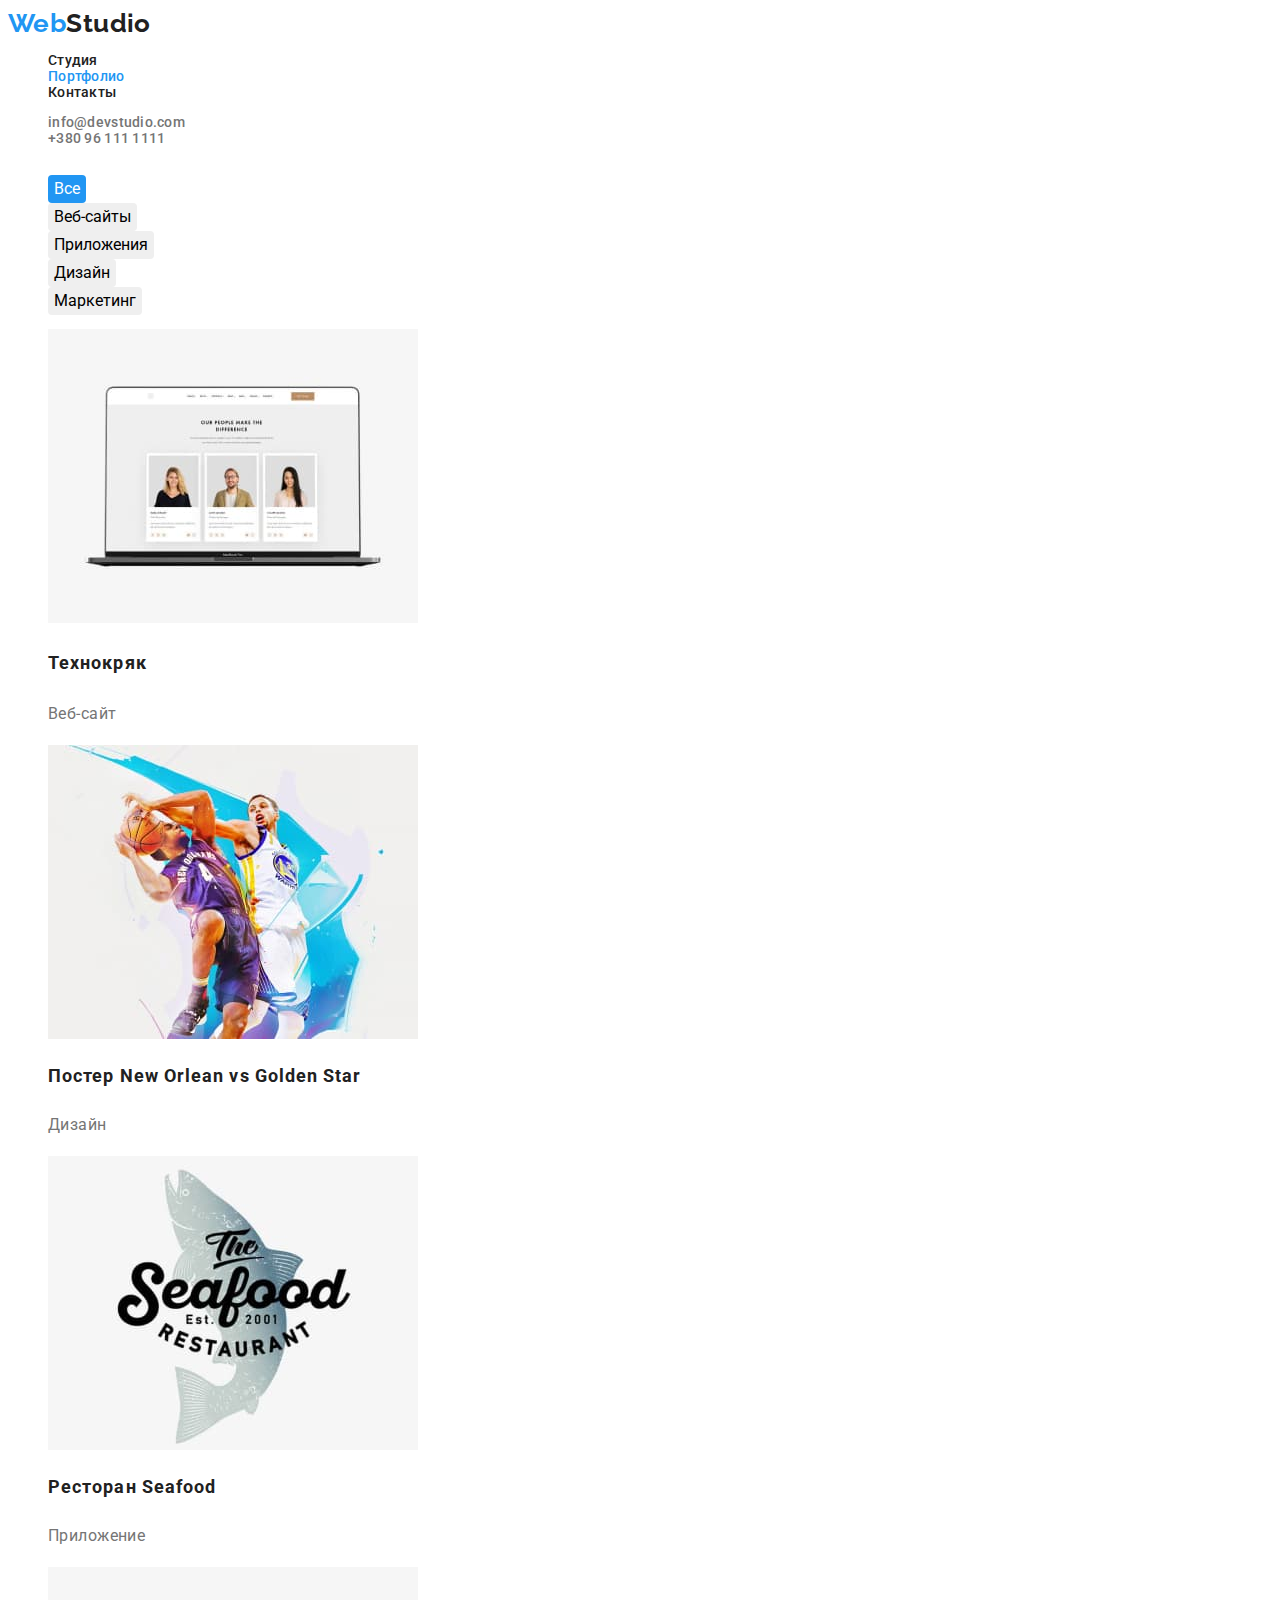
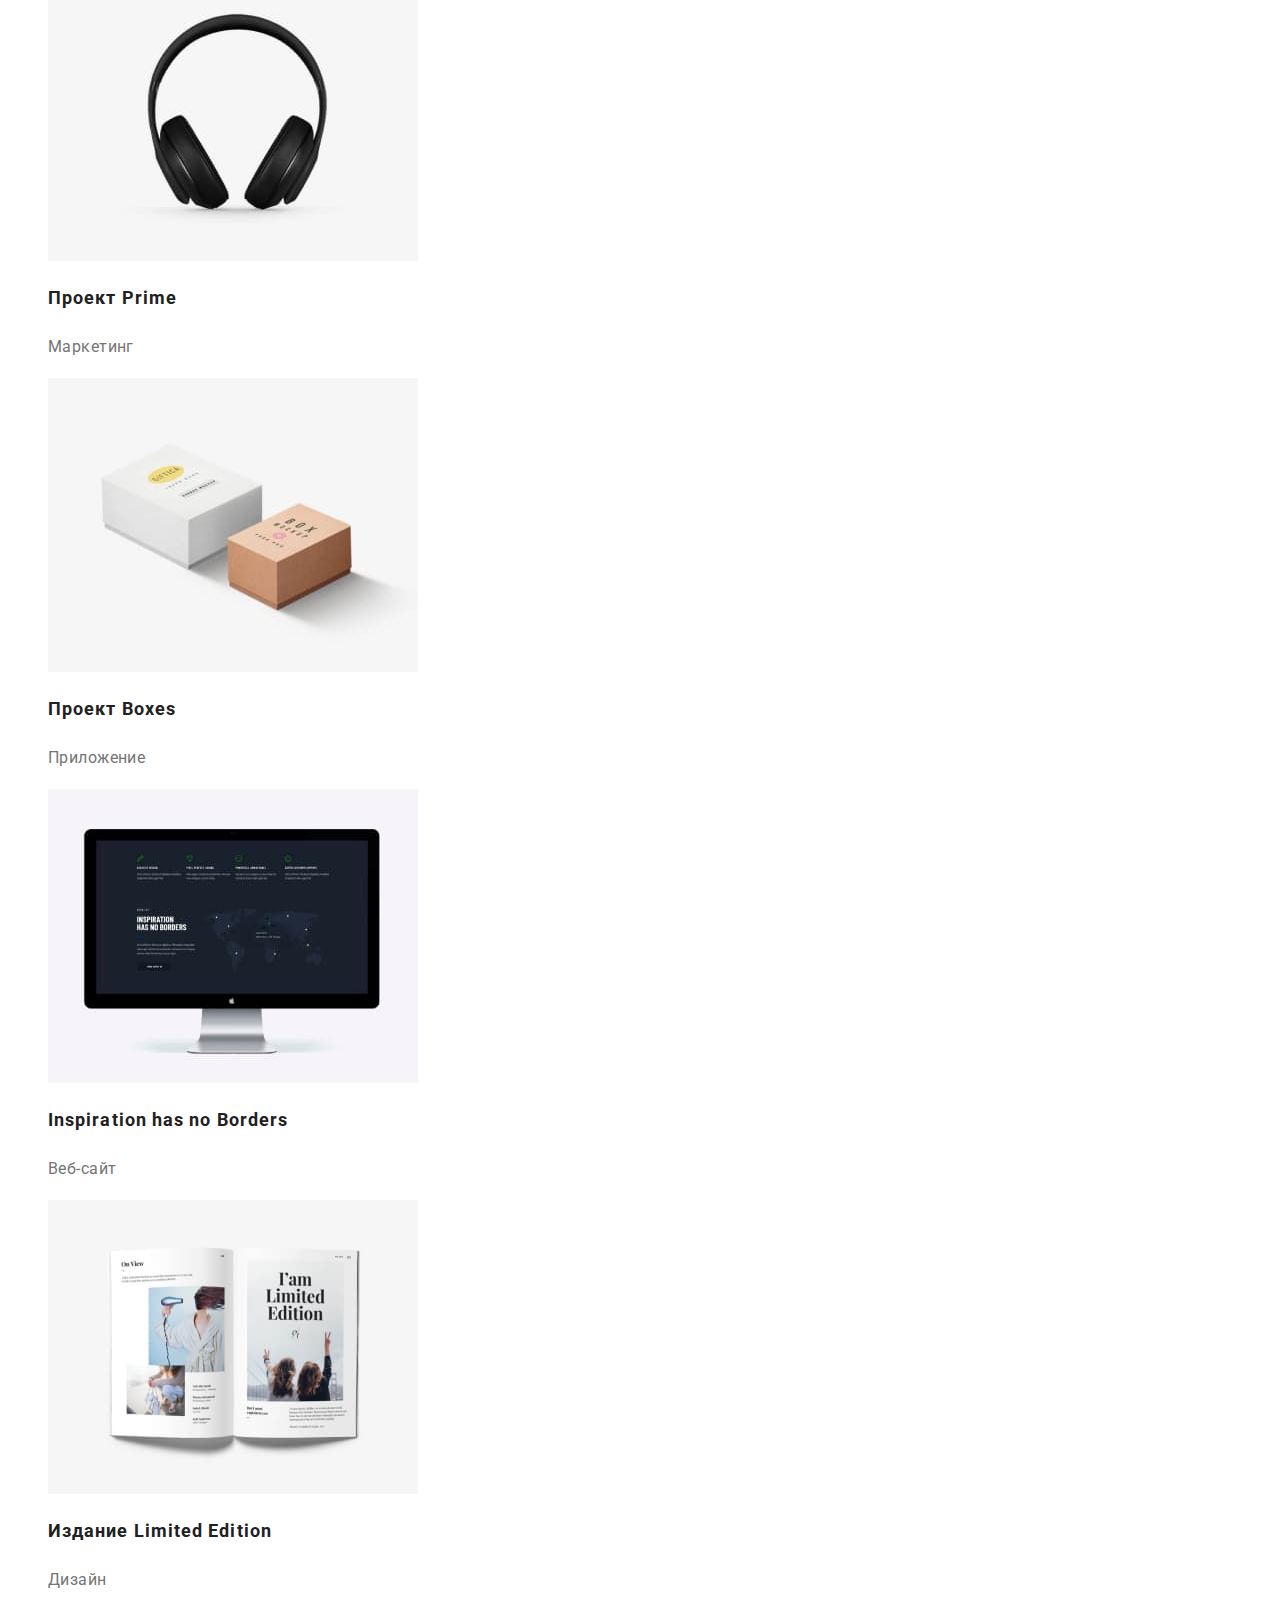
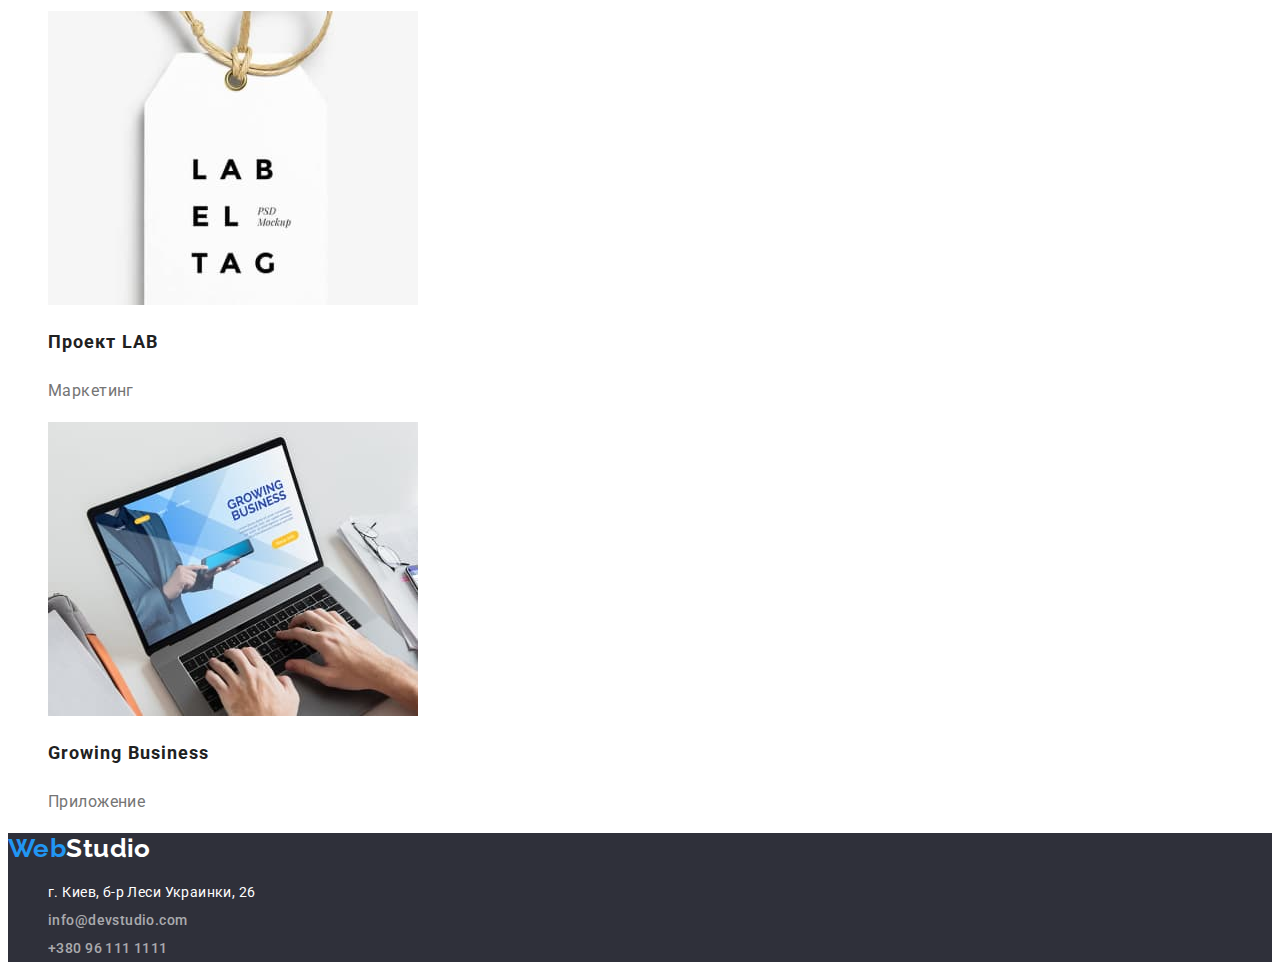
==== portfolio.html @ 8d02cd95 "Copy HW2" ====
<!DOCTYPE html>
<html lang="ru">
   <head>
      <meta charset="utf-8" />
      <meta
         name="description"
         content="Эффективные решения для вашего бизнеса"
      />
      <link rel="preconnect" href="https://fonts.googleapis.com" />
      <link rel="preconnect" href="https://fonts.gstatic.com" crossorigin />
      <link
         href="https://fonts.googleapis.com/css2?family=Raleway:wght@700&family=Roboto:wght@400;500;700;900&display=swap"
         rel="stylesheet"
      />
      <title>Web Studio</title>
      <link rel="stylesheet" href="./CSS/styles.css" />
   </head>
   <body>
      <!-- Шапка страницы -->
      <header>
         <!-- Навигация на другие страницы -->
         <nav>
            <a href="./index.html" class="top-logo"
               ><span class="first-part-logo">Web</span>Studio</a
            >
            <ul class="site-nav list">
               <li>
                  <a href="index.html" class="link">Студия</a>
               </li>
               <li>
                  <a href="./portfolio.html" class="link current">Портфолио</a>
               </li>
               <li>
                  <a href="./contacts" class="link">Контакты</a>
               </li>
            </ul>
         </nav>
         <ul class="contacts list">
            <li>
               <a href="mailto:info@devstudio.com" class="link"
                  >info@devstudio.com</a
               >
            </li>
            <li>
               <a href="tel:+380961111111" class="link">+380 96 111 1111</a>
            </li>
         </ul>
      </header>

      <!-- Unique page content -->
      <main>
         <section class="portfolio">
            <h1 class="portfolio-title">Портфолио</h1>
            <ul class="gallery list">
               <li>
                  <button type="button" class="filter current">Все</button>
               </li>
               <li><button type="button" class="filter">Веб-сайты</button></li>
               <li><button type="button" class="filter">Приложения</button></li>
               <li><button type="button" class="filter">Дизайн</button></li>
               <li><button type="button" class="filter">Маркетинг</button></li>
            </ul>
            <ul class="gallery-list list">
               <li>
                  <img src="./images/comp.jpg" alt="laptop" />
                  <h3 class="gallery-title">Технокряк</h3>
                  <p class="gallery-text">Веб-сайт</p>
               </li>
               <li>
                  <img src="./images/sport.jpg" alt="golden star" />
                  <h2 class="gallery-title">
                     Постер <span lang="en">New Orlean vs Golden Star</span>
                  </h2>
                  <p class="gallery-text">Дизайн</p>
               </li>
               <li>
                  <img src="./images/restaurant.jpg" alt="ресторан" />
                  <h2 class="gallery-title">Ресторан Seafood</h2>
                  <p class="gallery-text">Приложение</p>
               </li>
               <li>
                  <img src="./images/prime.jpg" alt="наушники" />
                  <h2 class="gallery-title">Проект Prime</h2>
                  <p class="gallery-text">Маркетинг</p>
               </li>
               <li>
                  <img src="./images/boxes.jpg" alt="коробки" />
                  <h2 class="gallery-title">Проект Boxes</h2>
                  <p class="gallery-text">Приложение</p>
               </li>
               <li>
                  <img src="./images/inspiration.jpg" alt="монитор" />
                  <h2 class="gallery-title">Inspiration has no Borders</h2>
                  <p class="gallery-text">Веб-сайт</p>
               </li>
               <li>
                  <img src="./images/limited.jpg" alt="книга" />
                  <h2 class="gallery-title">Издание Limited Edition</h2>
                  <p class="gallery-text">Дизайн</p>
               </li>
               <li>
                  <img src="./images/lab.jpg" alt="лейба" />
                  <h2 class="gallery-title">Проект LAB</h2>
                  <p class="gallery-text">Маркетинг</p>
               </li>
               <li>
                  <img src="./images/business.jpg" alt="работа за ноутбуком" />
                  <h2 class="gallery-title">Growing Business</h2>
                  <p class="gallery-text">Приложение</p>
               </li>
            </ul>
         </section>
      </main>

      <!-- Footer -->
      <footer class="footer">
         <!-- Контакты компании-->
         <a href="./index.html" class="bottom-logo"
            ><span class="first-part-logo">Web</span>Studio</a
         >
         <ul class="list">
            <li>
               <address class="adress">г. Киев, б-р Леси Украинки, 26</address>
            </li>
            <li>
               <a href="mailto:info@devstudio.com" class="link"
                  >info@devstudio.com</a
               >
            </li>
            <li>
               <a href="tel:+380961111111" class="link">+380 96 111 1111</a>
            </li>
         </ul>
      </footer>
   </body>
</html>
---- CSS/styles.css ----
:root {
   --primary-text-color: #212121;
   --secondary-text-color: #757575;
   --title-text-color: #000000;
   --accent-text-color: #2196f3;
   --main-background: #ffffff;
   --contrast-text: #ffffff;
   --secondary-background-one: #2f303a;
   --secondary-background-two: #f5f4fa;
}

body {
   background-color: var(--main-background);

   color: var(--primary-text-color);
   font-family: "Roboto", sans-serif;
   font-weight: 500;
   font-size: 14px;
   line-height: 1.14;
   letter-spacing: 0.03em;
}

/* Logo */
.top-logo {
   font-family: "Raleway", sans-serif;
   font-weight: 700;
   font-size: 26px;
   line-height: 1.19;

   color: var(--primary-text-color);

   text-decoration: none;
}

.first-part-logo {
   color: var(--accent-text-color);
}

.top-logo:hover,
.top-logo:focus,
.bottom-logo:hover,
.bottom-logo:focus {
   color: var(--accent-text-color);
}

.top-logo:focus-visible,
.bottom-logo:focus-visible {
   outline: 2px solid var(--accent-text-color);
}

/* Navigation + Contacts + Footer */
.site-nav .link:hover,
.site-nav .link:focus,
.contacts .link:hover,
.contacts .link:focus,
.footer .link:hover,
.footer .link:focus {
   color: var(--accent-text-color);
}

.site-nav .link:focus-visible,
.contacts .link:focus-visible,
.footer .link:focus-visible {
   outline: 2px solid var(--accent-text-color);
}

/* Navigation */
.site-nav {
   font-size: 14px;
   line-height: 1.14;
   letter-spacing: 0.02em;
}

.site-nav .link {
   color: var(--primary-text-color);
}

.site-nav .link.current {
   color: var(--accent-text-color);
}

.list {
   list-style: none;
}

.link {
   text-decoration: none;
}

/*Contacts*/
.contacts .link {
   color: var(--secondary-text-color);

   font-size: 14px;
   line-height: 1.14;
   letter-spacing: 0.02em;
}

/* effective solutions */
.hero {
   background-color: var(--secondary-background-one);
}
.hero-title {
   font-weight: 900;
   font-size: 44px;
   line-height: 1.36;
   text-align: center;
   letter-spacing: 0.06em;
   text-transform: uppercase;

   color: var(--contrast-text);
}
.button {
   cursor: pointer;

   background-color: var(--accent-text-color);
   border: 2px solid var(--accent-text-color);
   box-shadow: 0px 4px 4px rgba(0, 0, 0, 0.15);
   border-radius: 4px;

   font-family: inherit;
   font-weight: 700;
   font-size: 16px;
   line-height: 1.88;
   display: flex;
   align-items: center;
   text-align: center;
   letter-spacing: 0.06em;

   color: var(--contrast-text);
}

.button:hover,
.button:focus {
   background: #188ce8;
   box-shadow: 0px 4px 4px rgba(0, 0, 0, 0.15);
   border-radius: 4px;
}

.button:focus-visible {
   outline: 1px solid #188ce8;
}

/* Our benefits */
.benefits .benefits-hide-title {
   width: 1px;
   height: 1px;
   overflow: hidden;
   opacity: 0;
   margin: -1px;
}
.title {
   font-weight: 700;
   font-size: 36px;
   line-height: 1.17;
   text-align: center;
}
.benefits-title {
   font-weight: 700;
   font-size: 14px;
   line-height: 1.14;
   text-transform: uppercase;
}
.benefits-text {
   font-weight: 400;
   font-size: 14px;
   line-height: 2;

   color: var(--secondary-text-color);
}

/* Our team */
.team {
   background-color: var(--secondary-background-two);
}

.team-surname {
   font-size: 16px;
   line-height: 1.19;
   text-align: center;
}

.team-specialty {
   font-weight: 400;
   font-size: 16px;
   line-height: 1.19;
   text-align: center;

   color: var(--secondary-text-color);
}

/* Footer */
.footer {
   background-color: var(--secondary-background-one);
}

.bottom-logo {
   font-family: "Raleway", sans-serif;
   font-weight: 700;
   font-size: 26px;
   line-height: 1.19;

   color: var(--contrast-text);

   text-decoration: none;
}

.adress {
   font-weight: 400;
   font-style: normal;
   font-size: 14px;
   line-height: 2;

   color: var(--contrast-text);
}

.footer .link {
   color: rgba(255, 255, 255, 0.6);

   font-size: 14px;
   line-height: 2;
}

/* Portfolio */
.portfolio {
   background-color: var(--main-background);
}
.portfolio-title {
   font-size: 0;
}

/* Filter */
.filter {
   border-radius: 4px;
   border: none;

   font-family: inherit;
   font-size: 16px;
   line-height: 1.63;
   text-align: center;
}

.filter.current {
   background-color: var(--accent-text-color);
   outline: var(--accent-text-color);
   color: var(--contrast-text);
}

.filter:hover,
.filter:focus {
   background-color: var(--accent-text-color);
   outline: var(--accent-text-color);
   color: var(--contrast-text);
}

.filter:focus-visible {
   outline: 1px solid #188ce8;
}

/* Gallery */
.gallery-title {
   font-weight: 700;
   font-size: 18px;
   line-height: 2;
   letter-spacing: 0.06em;
}

.gallery-text {
   font-weight: 400;
   font-size: 16px;
   line-height: 1.88;

   color: var(--secondary-text-color);
}

.main-list > .main-link {
}

.main .main-link {
}
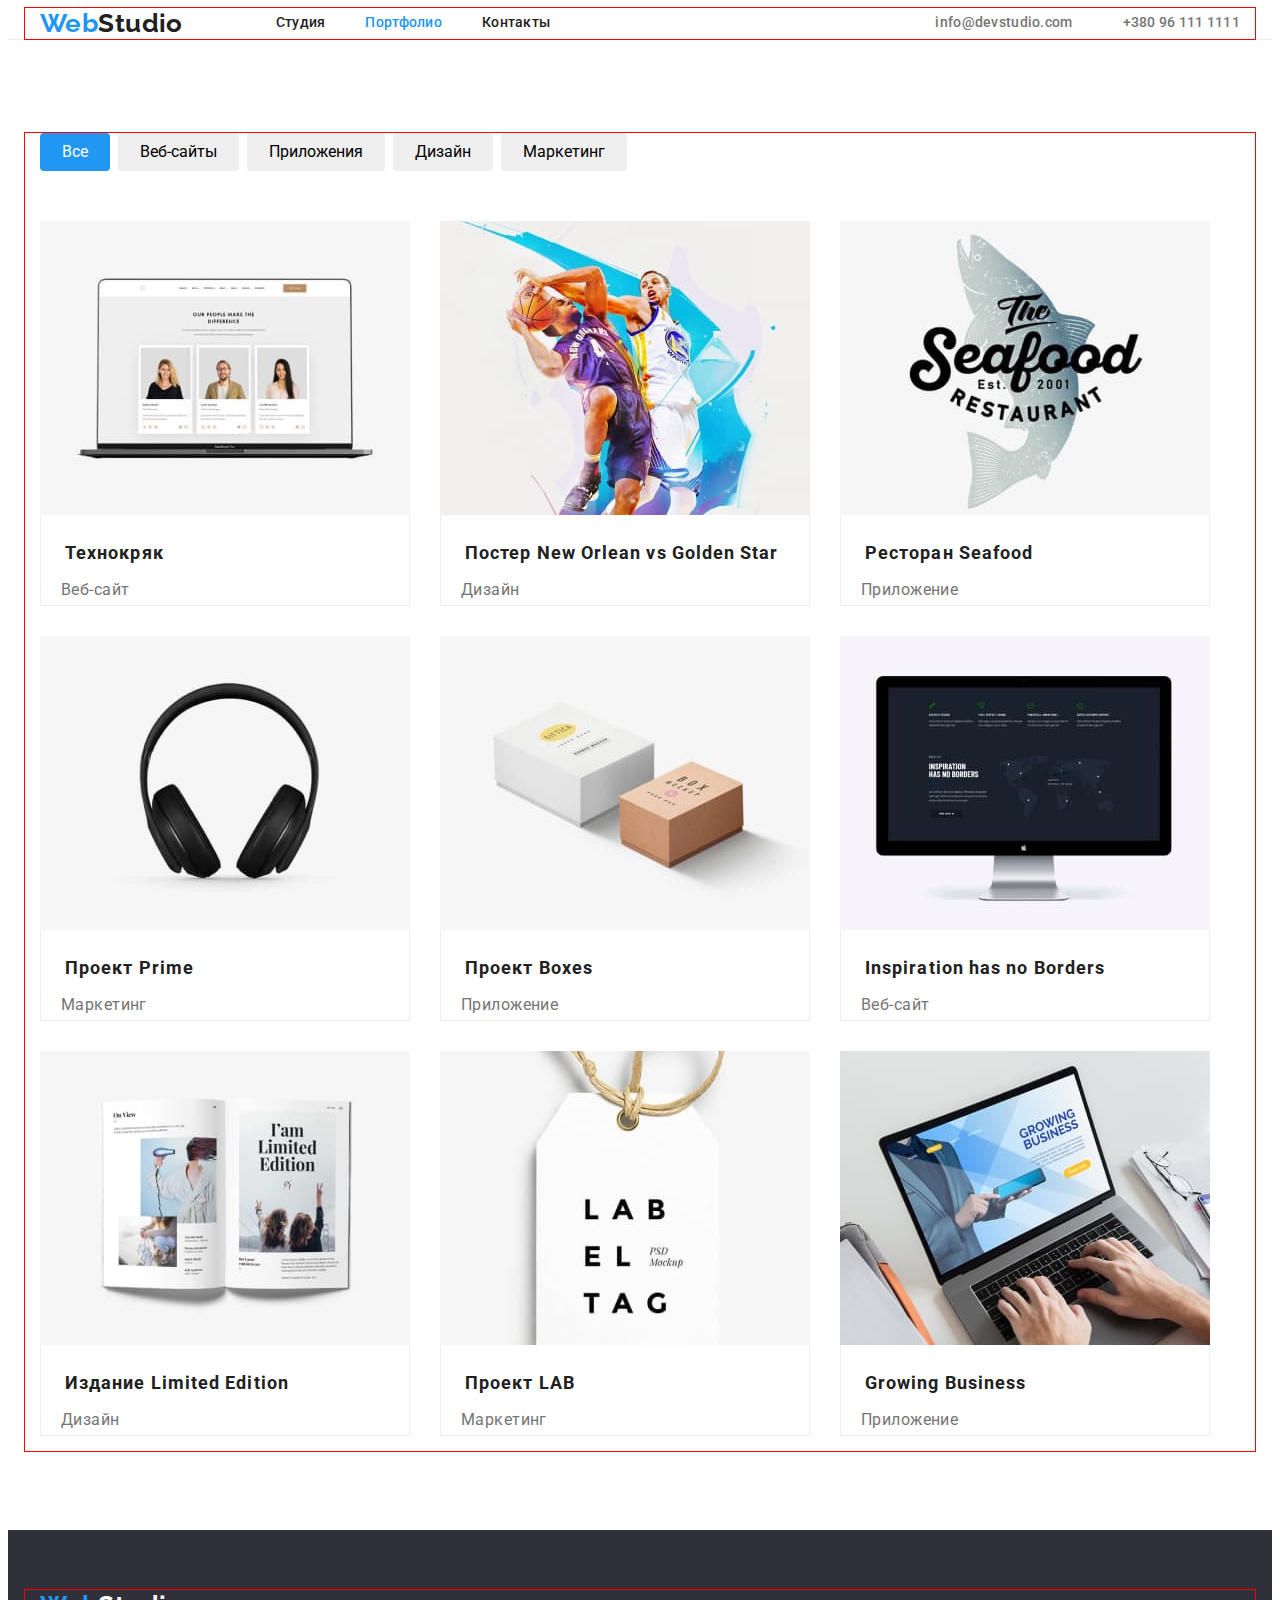
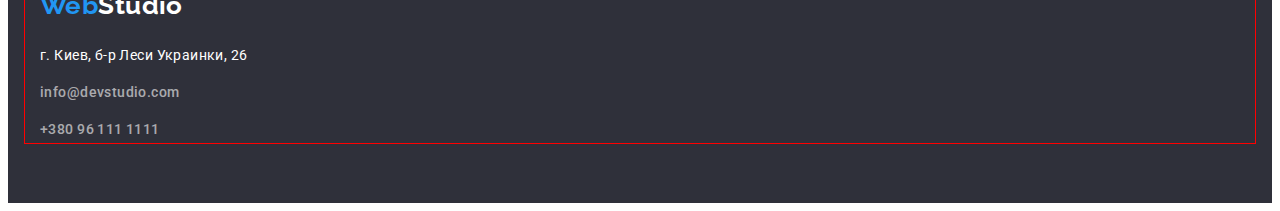
==== commit adc1142a: "add portfolio" ====
--- a/portfolio.html
+++ b/portfolio.html
@@ -7,7 +7,11 @@
          content="Эффективные решения для вашего бизнеса"
       />
       <link rel="preconnect" href="https://fonts.googleapis.com" />
-      <link rel="preconnect" href="https://fonts.gstatic.com" crossorigin />
+      <link
+         rel="preconnect"
+         href="https://fonts.gstatic.com"
+         crossorigin
+      />
       <link
          href="https://fonts.googleapis.com/css2?family=Raleway:wght@700&family=Roboto:wght@400;500;700;900&display=swap"
          rel="stylesheet"
@@ -17,120 +21,176 @@
    </head>
    <body>
       <!-- Шапка страницы -->
-      <header>
+      <header class="header">
          <!-- Навигация на другие страницы -->
-         <nav>
-            <a href="./index.html" class="top-logo"
-               ><span class="first-part-logo">Web</span>Studio</a
-            >
-            <ul class="site-nav list">
-               <li>
-                  <a href="index.html" class="link">Студия</a>
+         <div class="container">
+            <nav class="header-menu">
+               <a href="./index.html" class="top-logo"
+                  ><span class="first-part-logo">Web</span>Studio</a
+               >
+               <ul class="site-nav list">
+                  <li class="site-nav-item">
+                     <a href="index.html" class="link">Студия</a>
+                  </li>
+                  <li class="site-nav-item">
+                     <a href="./portfolio.html" class="link current"
+                        >Портфолио</a
+                     >
+                  </li>
+                  <li class="site-nav-item">
+                     <a href="./contacts" class="link">Контакты</a>
+                  </li>
+               </ul>
+            </nav>
+            <ul class="contacts list">
+               <li class="contacts-item">
+                  <a href="mailto:info@devstudio.com" class="link"
+                     >info@devstudio.com</a
+                  >
                </li>
-               <li>
-                  <a href="./portfolio.html" class="link current">Портфолио</a>
-               </li>
-               <li>
-                  <a href="./contacts" class="link">Контакты</a>
+               <li class="contacts-item">
+                  <a href="tel:+380961111111" class="link"
+                     >+380 96 111 1111</a
+                  >
                </li>
             </ul>
-         </nav>
-         <ul class="contacts list">
-            <li>
-               <a href="mailto:info@devstudio.com" class="link"
-                  >info@devstudio.com</a
-               >
-            </li>
-            <li>
-               <a href="tel:+380961111111" class="link">+380 96 111 1111</a>
-            </li>
-         </ul>
+         </div>
       </header>
 
       <!-- Unique page content -->
       <main>
          <section class="portfolio">
-            <h1 class="portfolio-title">Портфолио</h1>
-            <ul class="gallery list">
-               <li>
-                  <button type="button" class="filter current">Все</button>
-               </li>
-               <li><button type="button" class="filter">Веб-сайты</button></li>
-               <li><button type="button" class="filter">Приложения</button></li>
-               <li><button type="button" class="filter">Дизайн</button></li>
-               <li><button type="button" class="filter">Маркетинг</button></li>
-            </ul>
-            <ul class="gallery-list list">
-               <li>
-                  <img src="./images/comp.jpg" alt="laptop" />
-                  <h3 class="gallery-title">Технокряк</h3>
-                  <p class="gallery-text">Веб-сайт</p>
-               </li>
-               <li>
-                  <img src="./images/sport.jpg" alt="golden star" />
-                  <h2 class="gallery-title">
-                     Постер <span lang="en">New Orlean vs Golden Star</span>
-                  </h2>
-                  <p class="gallery-text">Дизайн</p>
-               </li>
-               <li>
-                  <img src="./images/restaurant.jpg" alt="ресторан" />
-                  <h2 class="gallery-title">Ресторан Seafood</h2>
-                  <p class="gallery-text">Приложение</p>
-               </li>
-               <li>
-                  <img src="./images/prime.jpg" alt="наушники" />
-                  <h2 class="gallery-title">Проект Prime</h2>
-                  <p class="gallery-text">Маркетинг</p>
-               </li>
-               <li>
-                  <img src="./images/boxes.jpg" alt="коробки" />
-                  <h2 class="gallery-title">Проект Boxes</h2>
-                  <p class="gallery-text">Приложение</p>
-               </li>
-               <li>
-                  <img src="./images/inspiration.jpg" alt="монитор" />
-                  <h2 class="gallery-title">Inspiration has no Borders</h2>
-                  <p class="gallery-text">Веб-сайт</p>
-               </li>
-               <li>
-                  <img src="./images/limited.jpg" alt="книга" />
-                  <h2 class="gallery-title">Издание Limited Edition</h2>
-                  <p class="gallery-text">Дизайн</p>
-               </li>
-               <li>
-                  <img src="./images/lab.jpg" alt="лейба" />
-                  <h2 class="gallery-title">Проект LAB</h2>
-                  <p class="gallery-text">Маркетинг</p>
-               </li>
-               <li>
-                  <img src="./images/business.jpg" alt="работа за ноутбуком" />
-                  <h2 class="gallery-title">Growing Business</h2>
-                  <p class="gallery-text">Приложение</p>
-               </li>
-            </ul>
+            <div class="container">
+               <h1 class="portfolio-title">Портфолио</h1>
+               <ul class="gallery list">
+                  <li class="gallery-item">
+                     <button type="button" class="filter current">
+                        Все
+                     </button>
+                  </li>
+                  <li class="gallery-item">
+                     <button type="button" class="filter">
+                        Веб-сайты
+                     </button>
+                  </li>
+                  <li class="gallery-item">
+                     <button type="button" class="filter">
+                        Приложения
+                     </button>
+                  </li>
+                  <li class="gallery-item">
+                     <button type="button" class="filter">Дизайн</button>
+                  </li>
+                  <li class="gallery-item">
+                     <button type="button" class="filter">
+                        Маркетинг
+                     </button>
+                  </li>
+               </ul>
+               <ul class="gallery-list list">
+                  <li class="gallery-list-item">
+                     <img src="./images/comp.jpg" alt="laptop" />
+                     <div class="caption">
+                        <h3 class="gallery-title">Технокряк</h3>
+                        <p class="gallery-text">Веб-сайт</p>
+                     </div>
+                  </li>
+                  <li class="gallery-list-item">
+                     <img src="./images/sport.jpg" alt="golden star" />
+                     <div class="caption">
+                        <h2 class="gallery-title">
+                           Постер
+                           <span lang="en">New Orlean vs Golden Star</span>
+                        </h2>
+                        <p class="gallery-text">Дизайн</p>
+                     </div>
+                  </li>
+                  <li class="gallery-list-item">
+                     <img src="./images/restaurant.jpg" alt="ресторан" />
+                     <div class="caption">
+                        <h2 class="gallery-title">Ресторан Seafood</h2>
+                        <p class="gallery-text">Приложение</p>
+                     </div>
+                  </li>
+                  <li class="gallery-list-item">
+                     <img src="./images/prime.jpg" alt="наушники" />
+                     <div class="caption">
+                        <h2 class="gallery-title">Проект Prime</h2>
+                        <p class="gallery-text">Маркетинг</p>
+                     </div>
+                  </li>
+                  <li class="gallery-list-item">
+                     <img src="./images/boxes.jpg" alt="коробки" />
+                     <div class="caption">
+                        <h2 class="gallery-title">Проект Boxes</h2>
+                        <p class="gallery-text">Приложение</p>
+                     </div>
+                  </li>
+                  <li class="gallery-list-item">
+                     <img src="./images/inspiration.jpg" alt="монитор" />
+                     <div class="caption">
+                        <h2 class="gallery-title">
+                           Inspiration has no Borders
+                        </h2>
+                        <p class="gallery-text">Веб-сайт</p>
+                     </div>
+                  </li>
+                  <li class="gallery-list-item">
+                     <img src="./images/limited.jpg" alt="книга" />
+                     <div class="caption">
+                        <h2 class="gallery-title">
+                           Издание Limited Edition
+                        </h2>
+                        <p class="gallery-text">Дизайн</p>
+                     </div>
+                  </li>
+                  <li class="gallery-list-item">
+                     <img src="./images/lab.jpg" alt="лейба" />
+                     <div class="caption">
+                        <h2 class="gallery-title">Проект LAB</h2>
+                        <p class="gallery-text">Маркетинг</p>
+                     </div>
+                  </li>
+                  <li class="gallery-list-item">
+                     <img
+                        src="./images/business.jpg"
+                        alt="работа за ноутбуком"
+                     />
+                     <div class="caption">
+                        <h2 class="gallery-title">Growing Business</h2>
+                        <p class="gallery-text">Приложение</p>
+                     </div>
+                  </li>
+               </ul>
+            </div>
          </section>
       </main>
 
       <!-- Footer -->
       <footer class="footer">
-         <!-- Контакты компании-->
-         <a href="./index.html" class="bottom-logo"
-            ><span class="first-part-logo">Web</span>Studio</a
-         >
-         <ul class="list">
-            <li>
-               <address class="adress">г. Киев, б-р Леси Украинки, 26</address>
-            </li>
-            <li>
-               <a href="mailto:info@devstudio.com" class="link"
-                  >info@devstudio.com</a
-               >
-            </li>
-            <li>
-               <a href="tel:+380961111111" class="link">+380 96 111 1111</a>
-            </li>
-         </ul>
+         <div class="container">
+            <!-- Контакты компании-->
+            <a href="./index.html" class="bottom-logo"
+               ><span class="first-part-logo">Web</span>Studio</a
+            >
+            <ul class="list">
+               <li>
+                  <address class="adress">
+                     г. Киев, б-р Леси Украинки, 26
+                  </address>
+               </li>
+               <li>
+                  <a href="mailto:info@devstudio.com" class="link mail"
+                     >info@devstudio.com</a
+                  >
+               </li>
+               <li>
+                  <a href="tel:+380961111111" class="link"
+                     >+380 96 111 1111</a
+                  >
+               </li>
+            </ul>
+         </div>
       </footer>
    </body>
 </html>
--- a/CSS/styles.css
+++ b/CSS/styles.css
@@ -7,6 +7,22 @@
    --contrast-text: #ffffff;
    --secondary-background-one: #2f303a;
    --secondary-background-two: #f5f4fa;
+   --typical-padding-ident: 94px;
+}
+
+h1,
+h2,
+h3,
+h4,
+h5,
+h6,
+p {
+   margin: 0;
+}
+
+ul {
+   margin: 0;
+   padding-left: 0;
 }
 
 body {
@@ -20,6 +36,30 @@
    letter-spacing: 0.03em;
 }
 
+.header {
+   border-bottom-width: 1px;
+   border-bottom-style: solid;
+   border-bottom-color: #ececec;
+}
+
+.header-menu {
+   display: flex;
+   align-items: center;
+}
+
+.header .container {
+   display: flex;
+   align-items: center;
+}
+
+.container {
+   width: 1200px;
+   margin: 0 auto;
+   padding-left: 15px;
+   padding-right: 15px;
+   outline: 1px solid red;
+}
+
 /* Logo */
 .top-logo {
    font-family: "Raleway", sans-serif;
@@ -30,6 +70,8 @@
    color: var(--primary-text-color);
 
    text-decoration: none;
+
+   margin-right: 93px;
 }
 
 .first-part-logo {
@@ -69,6 +111,8 @@
    font-size: 14px;
    line-height: 1.14;
    letter-spacing: 0.02em;
+
+   display: flex;
 }
 
 .site-nav .link {
@@ -79,6 +123,10 @@
    color: var(--accent-text-color);
 }
 
+.site-nav-item:not(:last-child) {
+   margin-right: 40px;
+}
+
 .list {
    list-style: none;
 }
@@ -88,17 +136,33 @@
 }
 
 /*Contacts*/
+.contacts {
+   display: flex;
+   margin-left: auto;
+}
+
 .contacts .link {
    color: var(--secondary-text-color);
 
    font-size: 14px;
    line-height: 1.14;
    letter-spacing: 0.02em;
+}
+
+.contacts-item:not(:last-child) {
+   margin-right: 50px;
 }
 
 /* effective solutions */
 .hero {
    background-color: var(--secondary-background-one);
+
+   padding-top: 200px;
+   padding-bottom: 200px;
+}
+
+.hero-container {
+   padding-bottom: 280px;
 }
 .hero-title {
    font-weight: 900;
@@ -109,6 +173,10 @@
    text-transform: uppercase;
 
    color: var(--contrast-text);
+
+   max-width: 696px;
+   margin: 0 auto;
+   margin-bottom: 30px;
 }
 .button {
    cursor: pointer;
@@ -117,6 +185,9 @@
    border: 2px solid var(--accent-text-color);
    box-shadow: 0px 4px 4px rgba(0, 0, 0, 0.15);
    border-radius: 4px;
+   color: var(--contrast-text);
+   margin: 0 auto;
+   padding: 10px 32px;
 
    font-family: inherit;
    font-weight: 700;
@@ -126,8 +197,6 @@
    align-items: center;
    text-align: center;
    letter-spacing: 0.06em;
-
-   color: var(--contrast-text);
 }
 
 .button:hover,
@@ -142,6 +211,12 @@
 }
 
 /* Our benefits */
+.benefits {
+   padding-top: var(--typical-padding-ident);
+   padding-bottom: var(--typical-padding-ident);
+   background-color: goldenrod;
+}
+
 .benefits .benefits-hide-title {
    width: 1px;
    height: 1px;
@@ -160,24 +235,84 @@
    font-size: 14px;
    line-height: 1.14;
    text-transform: uppercase;
-}
+
+   margin-bottom: 10px;
+}
+
+.benefits .list {
+   display: flex;
+   margin-left: -30px;
+}
+
+.benefits-item {
+   width: 270px;
+   margin-left: 30px;
+}
+
 .benefits-text {
    font-weight: 400;
    font-size: 14px;
    line-height: 2;
 
    color: var(--secondary-text-color);
+}
+/* What we do */
+.activity {
+   padding-bottom: var(--typical-padding-ident);
+   background-color: teal;
+}
+
+.activity .title {
+   margin-bottom: 50px;
+}
+
+.activity .list {
+   display: flex;
+   margin: -15px;
+}
+
+.activity-item {
+   margin: 15px;
+}
+
+img {
+   display: block;
 }
 
 /* Our team */
 .team {
    background-color: var(--secondary-background-two);
+
+   padding-top: var(--typical-padding-ident);
+   padding-bottom: var(--typical-padding-ident);
+}
+
+.team .title {
+   margin-bottom: 50px;
+}
+
+.team .list {
+   display: flex;
+}
+
+.team-item {
+   margin-bottom: 30px;
+}
+
+.team-item:not(:last-child) {
+   margin-right: 30px;
+}
+
+.identification {
+   margin-top: 30px;
 }
 
 .team-surname {
    font-size: 16px;
    line-height: 1.19;
    text-align: center;
+
+   margin-bottom: 10px;
 }
 
 .team-specialty {
@@ -192,6 +327,9 @@
 /* Footer */
 .footer {
    background-color: var(--secondary-background-one);
+
+   padding-top: 60px;
+   padding-bottom: 60px;
 }
 
 .bottom-logo {
@@ -199,10 +337,12 @@
    font-weight: 700;
    font-size: 26px;
    line-height: 1.19;
-
    color: var(--contrast-text);
 
    text-decoration: none;
+
+   display: inline-block;
+   margin-bottom: 20px;
 }
 
 .adress {
@@ -210,29 +350,51 @@
    font-style: normal;
    font-size: 14px;
    line-height: 2;
-
-   color: var(--contrast-text);
+   color: var(--contrast-text);
+
+   margin-bottom: 9px;
 }
 
 .footer .link {
+   font-size: 14px;
+   line-height: 2;
    color: rgba(255, 255, 255, 0.6);
-
-   font-size: 14px;
-   line-height: 2;
+}
+
+.footer .mail {
+   display: inline-block;
+   margin-bottom: 9px;
 }
 
 /* Portfolio */
 .portfolio {
    background-color: var(--main-background);
+
+   padding-top: var(--typical-padding-ident);
+   padding-bottom: var(--typical-padding-ident);
 }
 .portfolio-title {
-   font-size: 0;
+   width: 1px;
+   height: 1px;
+   overflow: hidden;
+   opacity: 0;
+   margin: -1px;
 }
 
 /* Filter */
+.gallery {
+   display: flex;
+   margin-bottom: 50px;
+}
+
+.gallery-item:not(:last-child) {
+   margin-right: 8px;
+}
 .filter {
    border-radius: 4px;
    border: none;
+   padding: 6px 22px;
+   margin: 0 auto;
 
    font-family: inherit;
    font-size: 16px;
@@ -258,11 +420,38 @@
 }
 
 /* Gallery */
+.gallery-list {
+   display: flex;
+   flex-wrap: wrap;
+   margin: -15px;
+}
+
+.gallery-list-item {
+   width: 370px;
+   margin: 15px;
+}
+
+.caption {
+   max-width: 370px;
+
+   border-right-width: 1px;
+   border-right-style: solid;
+   border-right-color: #eeeeee;
+   border-bottom-width: 1px;
+   border-bottom-style: solid;
+   border-bottom-color: #eeeeee;
+   border-left-width: 1px;
+   border-left-style: solid;
+   border-left-color: #eeeeee;
+}
+
 .gallery-title {
    font-weight: 700;
    font-size: 18px;
    line-height: 2;
    letter-spacing: 0.06em;
+   margin: 0px 24px 4px 24px;
+   padding-top: 20px;
 }
 
 .gallery-text {
@@ -271,10 +460,6 @@
    line-height: 1.88;
 
    color: var(--secondary-text-color);
-}
-
-.main-list > .main-link {
-}
-
-.main .main-link {
-}
+
+   margin-left: 20px;
+}
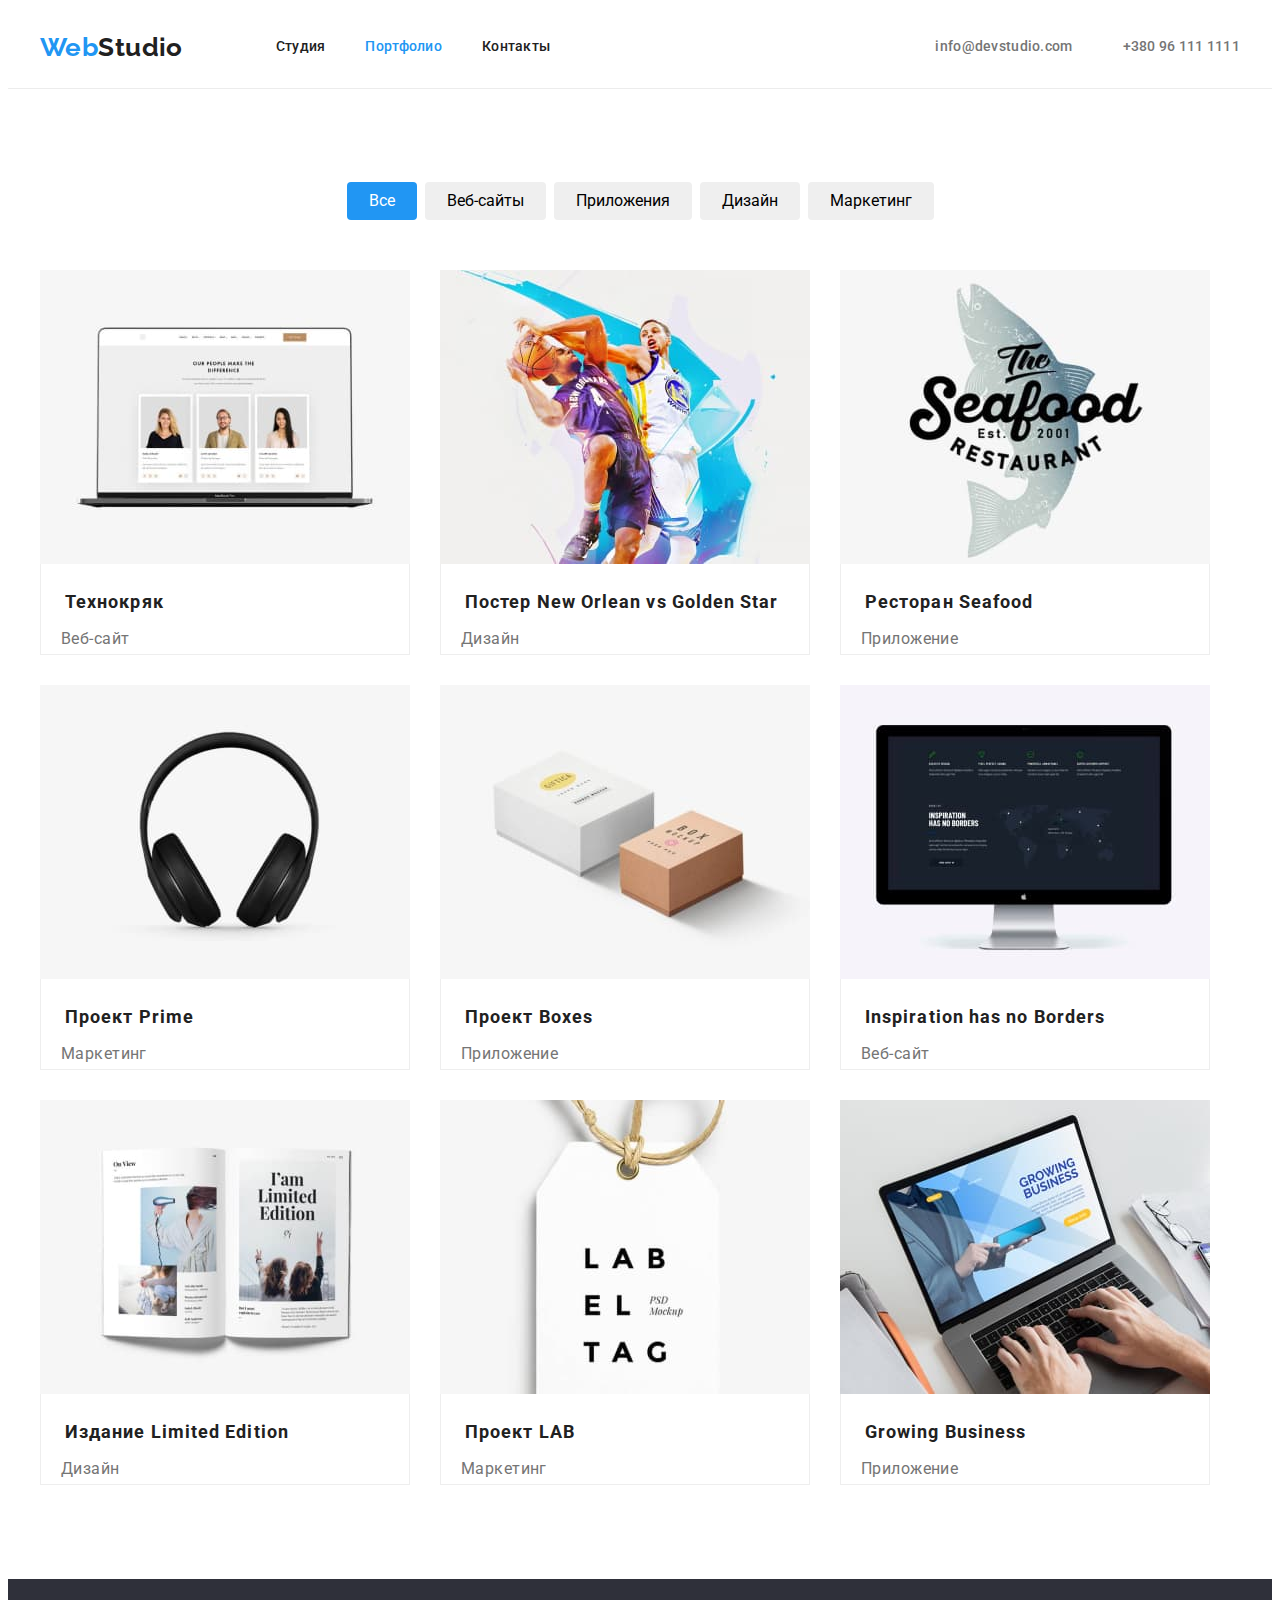
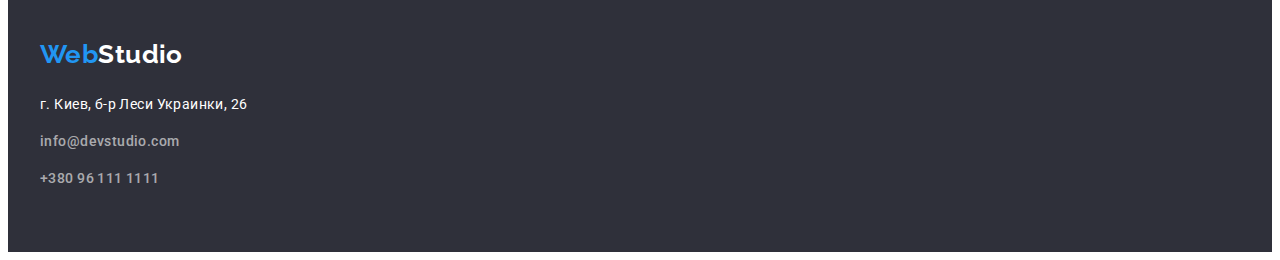
==== commit b197bccf: "add cdn -portfolio" ====
--- a/portfolio.html
+++ b/portfolio.html
@@ -17,6 +17,13 @@
          rel="stylesheet"
       />
       <title>Web Studio</title>
+      <link
+         rel="stylesheet"
+         href="https://cdnjs.cloudflare.com/ajax/libs/modern-normalize/1.1.0/modern-normalize.min.css"
+         integrity="sha512-wpPYUAdjBVSE4KJnH1VR1HeZfpl1ub8YT/NKx4PuQ5NmX2tKuGu6U/JRp5y+Y8XG2tV+wKQpNHVUX03MfMFn9Q=="
+         crossorigin="anonymous"
+         referrerpolicy="no-referrer"
+      />
       <link rel="stylesheet" href="./CSS/styles.css" />
    </head>
    <body>
--- a/CSS/styles.css
+++ b/CSS/styles.css
@@ -36,7 +36,10 @@
    letter-spacing: 0.03em;
 }
 
+/* ----------header---------- */
 .header {
+   padding-top: 24px;
+   padding-bottom: 25px;
    border-bottom-width: 1px;
    border-bottom-style: solid;
    border-bottom-color: #ececec;
@@ -57,21 +60,20 @@
    margin: 0 auto;
    padding-left: 15px;
    padding-right: 15px;
-   outline: 1px solid red;
-}
-
-/* Logo */
+   /*outline: 1px solid red;*/
+}
+
+/* ----------Logo---------- */
 .top-logo {
+   margin-right: 93px;
+
    font-family: "Raleway", sans-serif;
    font-weight: 700;
    font-size: 26px;
    line-height: 1.19;
-
    color: var(--primary-text-color);
 
    text-decoration: none;
-
-   margin-right: 93px;
 }
 
 .first-part-logo {
@@ -90,7 +92,7 @@
    outline: 2px solid var(--accent-text-color);
 }
 
-/* Navigation + Contacts + Footer */
+/* ----------Navigation + Contacts + Footer---------- */
 .site-nav .link:hover,
 .site-nav .link:focus,
 .contacts .link:hover,
@@ -106,13 +108,13 @@
    outline: 2px solid var(--accent-text-color);
 }
 
-/* Navigation */
+/* ----------Navigation---------- */
 .site-nav {
+   display: flex;
+
    font-size: 14px;
    line-height: 1.14;
    letter-spacing: 0.02em;
-
-   display: flex;
 }
 
 .site-nav .link {
@@ -135,7 +137,7 @@
    text-decoration: none;
 }
 
-/*Contacts*/
+/*----------Contacts----------*/
 .contacts {
    display: flex;
    margin-left: auto;
@@ -153,18 +155,19 @@
    margin-right: 50px;
 }
 
-/* effective solutions */
+/* ----------effective solutions---------- */
 .hero {
-   background-color: var(--secondary-background-one);
-
    padding-top: 200px;
    padding-bottom: 200px;
-}
-
-.hero-container {
-   padding-bottom: 280px;
-}
+
+   background-color: var(--secondary-background-one);
+}
+
 .hero-title {
+   max-width: 696px;
+   margin: 0 auto;
+   margin-bottom: 30px;
+
    font-weight: 900;
    font-size: 44px;
    line-height: 1.36;
@@ -173,11 +176,8 @@
    text-transform: uppercase;
 
    color: var(--contrast-text);
-
-   max-width: 696px;
-   margin: 0 auto;
-   margin-bottom: 30px;
-}
+}
+
 .button {
    cursor: pointer;
 
@@ -210,11 +210,10 @@
    outline: 1px solid #188ce8;
 }
 
-/* Our benefits */
+/* ----------Our benefits---------- */
 .benefits {
    padding-top: var(--typical-padding-ident);
    padding-bottom: var(--typical-padding-ident);
-   background-color: goldenrod;
 }
 
 .benefits .benefits-hide-title {
@@ -224,19 +223,21 @@
    opacity: 0;
    margin: -1px;
 }
+
 .title {
    font-weight: 700;
    font-size: 36px;
    line-height: 1.17;
    text-align: center;
 }
+
 .benefits-title {
+   margin-bottom: 10px;
+
    font-weight: 700;
    font-size: 14px;
    line-height: 1.14;
    text-transform: uppercase;
-
-   margin-bottom: 10px;
 }
 
 .benefits .list {
@@ -256,10 +257,10 @@
 
    color: var(--secondary-text-color);
 }
-/* What we do */
+
+/* ----------What we do---------- */
 .activity {
    padding-bottom: var(--typical-padding-ident);
-   background-color: teal;
 }
 
 .activity .title {
@@ -279,12 +280,12 @@
    display: block;
 }
 
-/* Our team */
+/* ----------Our team---------- */
 .team {
-   background-color: var(--secondary-background-two);
-
    padding-top: var(--typical-padding-ident);
    padding-bottom: var(--typical-padding-ident);
+
+   background-color: var(--secondary-background-two);
 }
 
 .team .title {
@@ -308,11 +309,11 @@
 }
 
 .team-surname {
+   margin-bottom: 10px;
+
    font-size: 16px;
    line-height: 1.19;
    text-align: center;
-
-   margin-bottom: 10px;
 }
 
 .team-specialty {
@@ -324,15 +325,18 @@
    color: var(--secondary-text-color);
 }
 
-/* Footer */
+/* ----------Footer---------- */
 .footer {
-   background-color: var(--secondary-background-one);
-
    padding-top: 60px;
    padding-bottom: 60px;
+
+   background-color: var(--secondary-background-one);
 }
 
 .bottom-logo {
+   display: inline-block;
+   margin-bottom: 20px;
+
    font-family: "Raleway", sans-serif;
    font-weight: 700;
    font-size: 26px;
@@ -340,19 +344,16 @@
    color: var(--contrast-text);
 
    text-decoration: none;
-
-   display: inline-block;
-   margin-bottom: 20px;
 }
 
 .adress {
+   margin-bottom: 9px;
+
    font-weight: 400;
    font-style: normal;
    font-size: 14px;
    line-height: 2;
    color: var(--contrast-text);
-
-   margin-bottom: 9px;
 }
 
 .footer .link {
@@ -366,13 +367,14 @@
    margin-bottom: 9px;
 }
 
-/* Portfolio */
+/* ----------Portfolio---------- */
 .portfolio {
-   background-color: var(--main-background);
-
    padding-top: var(--typical-padding-ident);
    padding-bottom: var(--typical-padding-ident);
-}
+
+   background-color: var(--main-background);
+}
+
 .portfolio-title {
    width: 1px;
    height: 1px;
@@ -381,15 +383,17 @@
    margin: -1px;
 }
 
-/* Filter */
+/* ----------Filter---------- */
 .gallery {
    display: flex;
    margin-bottom: 50px;
+   justify-content: center;
 }
 
 .gallery-item:not(:last-child) {
    margin-right: 8px;
 }
+
 .filter {
    border-radius: 4px;
    border: none;
@@ -419,7 +423,7 @@
    outline: 1px solid #188ce8;
 }
 
-/* Gallery */
+/* ----------Gallery---------- */
 .gallery-list {
    display: flex;
    flex-wrap: wrap;
@@ -446,20 +450,21 @@
 }
 
 .gallery-title {
+   margin: 0px 24px 4px 24px;
+   padding-top: 20px;
+
    font-weight: 700;
    font-size: 18px;
    line-height: 2;
    letter-spacing: 0.06em;
-   margin: 0px 24px 4px 24px;
-   padding-top: 20px;
 }
 
 .gallery-text {
+   margin-left: 20px;
+
    font-weight: 400;
    font-size: 16px;
    line-height: 1.88;
 
    color: var(--secondary-text-color);
-
-   margin-left: 20px;
-}
+}
